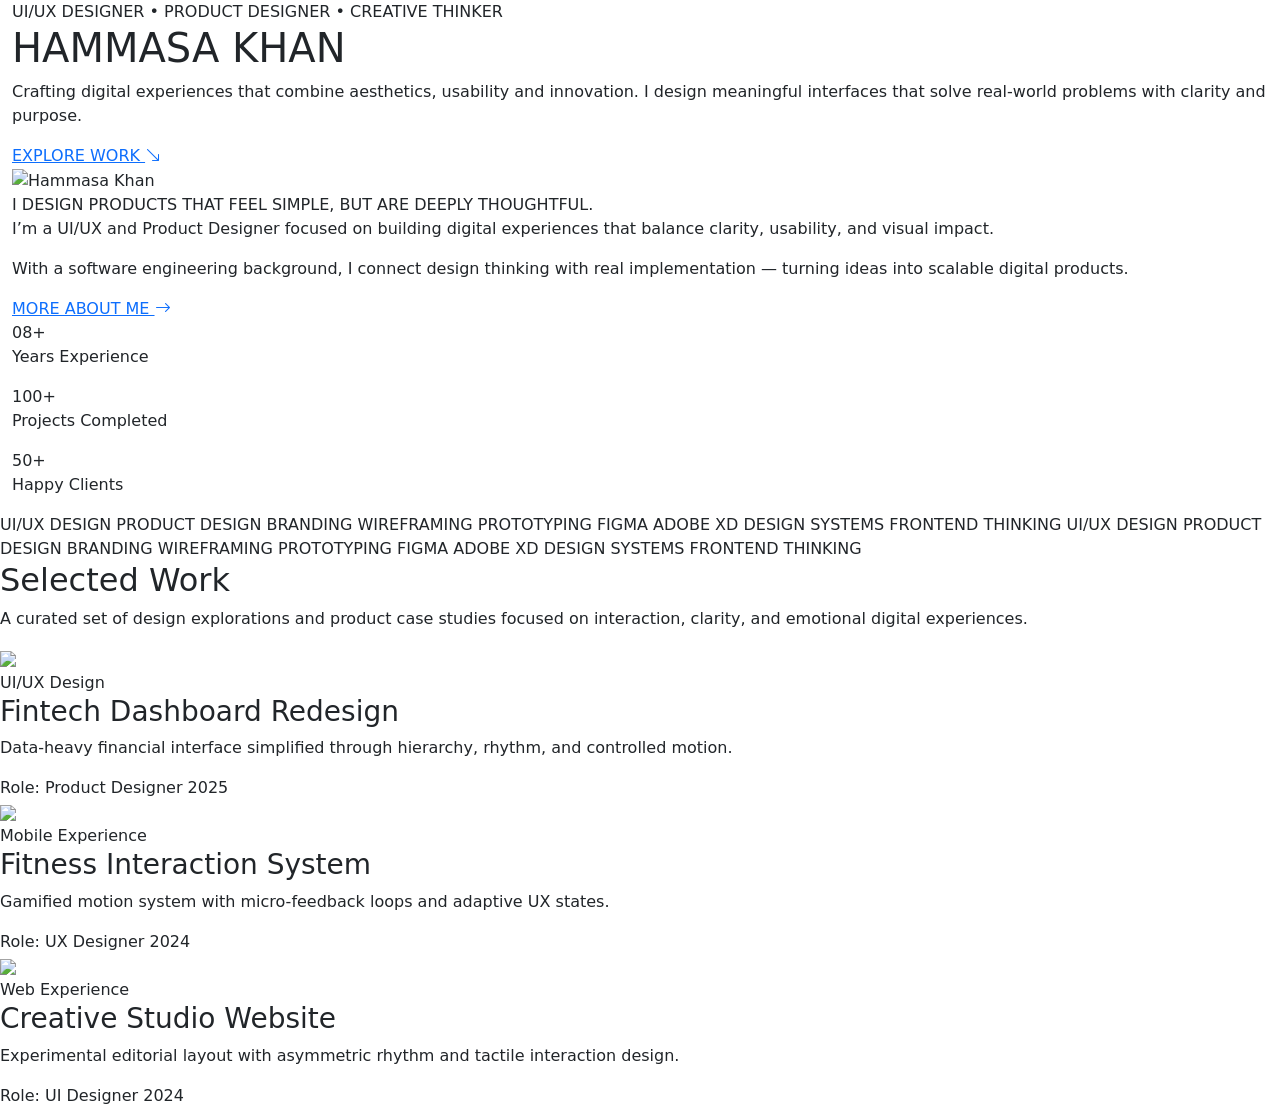
==== alpha.html @ 8b1b4225 "Create alpha.html" ====
<!DOCTYPE html>
<html lang="en">

<head>

    <meta charset="UTF-8">
    <meta name="viewport" content="width=device-width, initial-scale=1.0">

    <title>Hammasa Khan | Designer Portfolio</title>

    <!-- Bootstrap -->
    <link href="https://cdn.jsdelivr.net/npm/bootstrap@5.3.3/dist/css/bootstrap.min.css" rel="stylesheet">

    <!-- Bootstrap Icons -->
    <link href="https://cdn.jsdelivr.net/npm/bootstrap-icons@1.11.3/font/bootstrap-icons.css" rel="stylesheet">

    <!-- Google Font -->
    <link href="https://fonts.googleapis.com/css2?family=Poppins:wght@300;400;500;600;700;800&display=swap"
        rel="stylesheet">

    <link rel="stylesheet" href="style.css">
</head>

<body>

    <section class="hero-awwwards">

        <div class="hero-grid"></div>
    
        <div class="container-fluid">
    
            <div class="hero-content">
    
                <!-- TOP LABEL -->
                <span class="small-label">
                    UI/UX DESIGNER • PRODUCT DESIGNER • CREATIVE THINKER
                </span>
    
                <div class="hero-layout">
    
                    <!-- LEFT CONTENT -->
                    <div class="hero-left">
    
                        <h1 class="hero-title">
                            HAMMASA
                            <span>KHAN</span>
                        </h1>
    
                        <p class="hero-bio">
    
                            Crafting digital experiences that combine aesthetics,
                            usability and innovation. I design meaningful interfaces
                            that solve real-world problems with clarity and purpose.
    
                        </p>
    
                        <a href="#" class="explore-btn">
                            EXPLORE WORK
                            <i class="bi bi-arrow-down-right"></i>
                        </a>
    
                    </div>
    
                    <!-- RIGHT IMAGE -->
                    <div class="hero-right">
    
                        <div class="frame-wrapper">
    
                            <!-- ORANGE OUTLINE LAYER -->
                            <div class="orange-outline"></div>
    
                            <!-- MAIN FRAME -->
                            <div class="portrait-frame">
    
                                <img src="https://media.licdn.com/dms/image/v2/D4D35AQEZNQ_387iPNg/profile-framedphoto-shrink_800_800/B4DZ6aF7oOIoAc-/0/1780701707361?e=1782183600&v=beta&t=86cNaNWvidMAohqKH66WdNYNCsY3vJaBEWUQk2lsxxY" alt="Hammasa Khan">
    
                            </div>
    
                        </div>
    
                    </div>
    
                </div>
    
            </div>
    
        </div>
    
    </section>
    
    <section class="about-editorial">

        <!-- FLOATING DESIGN ELEMENTS -->
        <div class="floating-elements">
    
            <div class="float dot"></div>
            <div class="float square"></div>
            <div class="float ring"></div>
            <div class="float line"></div>
    
        </div>
    
        <div class="container-fluid">
    
            <!-- HEADLINE -->
            <div class="about-headline">
    
                I DESIGN PRODUCTS THAT FEEL SIMPLE,
                BUT ARE DEEPLY THOUGHTFUL.
    
            </div>
    
            <!-- CONTENT ROW -->
            <div class="about-row">
    
                <!-- LEFT -->
                <div class="about-left">
    
                    <p>
                        I’m a UI/UX and Product Designer focused on building
                        digital experiences that balance clarity, usability,
                        and visual impact.
                    </p>
    
                    <p>
                        With a software engineering background, I connect design
                        thinking with real implementation — turning ideas into
                        scalable digital products.
                    </p>
    
                    <a href="#" class="about-btn">
                        MORE ABOUT ME
                        <i class="bi bi-arrow-right"></i>
                    </a>
    
                </div>
    
                <!-- RIGHT -->
                <div class="about-right">
    
                    <div class="metric-card">
                        <span>08+</span>
                        <p>Years Experience</p>
                    </div>
    
                    <div class="metric-card">
                        <span>100+</span>
                        <p>Projects Completed</p>
                    </div>
    
                    <div class="metric-card">
                        <span>50+</span>
                        <p>Happy Clients</p>
                    </div>
    
                </div>
    
            </div>
    
        </div>
    
        <!-- SKILLS MARQUEE -->
        <div class="skills-marquee">
    
            <div class="skills-track">
    
                <span>UI/UX DESIGN</span>
                <span>PRODUCT DESIGN</span>
                <span>BRANDING</span>
                <span>WIREFRAMING</span>
                <span>PROTOTYPING</span>
                <span>FIGMA</span>
                <span>ADOBE XD</span>
                <span>DESIGN SYSTEMS</span>
                <span>FRONTEND THINKING</span>
    
                <span>UI/UX DESIGN</span>
                <span>PRODUCT DESIGN</span>
                <span>BRANDING</span>
                <span>WIREFRAMING</span>
                <span>PROTOTYPING</span>
                <span>FIGMA</span>
                <span>ADOBE XD</span>
                <span>DESIGN SYSTEMS</span>
                <span>FRONTEND THINKING</span>
    
            </div>
    
        </div>
    
    </section>

    <section class="work-section">

        <div class="work-header">
          <h2>Selected Work</h2>
          <p>
            A curated set of design explorations and product case studies focused on interaction,
            clarity, and emotional digital experiences.
          </p>
        </div>
      
        <article class="work-item">
          <div class="work-media irreg">
            <img src="https://images.unsplash.com/photo-1559028012-481c04fa702d?auto=format&fit=crop&w=1600&q=80" />
          </div>
      
          <div class="work-content">
            <span class="tag">UI/UX Design</span>
            <h3>Fintech Dashboard Redesign</h3>
            <p>Data-heavy financial interface simplified through hierarchy, rhythm, and controlled motion.</p>
            <div class="meta">
              <span>Role: Product Designer</span>
              <span>2025</span>
            </div>
          </div>
        </article>
      
        <article class="work-item reverse">
          <div class="work-media irreg alt">
            <img src="https://images.unsplash.com/photo-1553877522-43269d4ea984?auto=format&fit=crop&w=1600&q=80" />
          </div>
      
          <div class="work-content">
            <span class="tag">Mobile Experience</span>
            <h3>Fitness Interaction System</h3>
            <p>Gamified motion system with micro-feedback loops and adaptive UX states.</p>
            <div class="meta">
              <span>Role: UX Designer</span>
              <span>2024</span>
            </div>
          </div>
        </article>
      
        <article class="work-item">
          <div class="work-media irreg">
            <img src="https://images.unsplash.com/photo-1522542550221-31fd19575a2d?auto=format&fit=crop&w=1600&q=80" />
          </div>
      
          <div class="work-content">
            <span class="tag">Web Experience</span>
            <h3>Creative Studio Website</h3>
            <p>Experimental editorial layout with asymmetric rhythm and tactile interaction design.</p>
            <div class="meta">
              <span>Role: UI Designer</span>
              <span>2024</span>
            </div>
          </div>
        </article>
      
      </section>
    <script src="https://cdn.jsdelivr.net/npm/bootstrap@5.3.3/dist/js/bootstrap.bundle.min.js"></script>

</body>

</html>
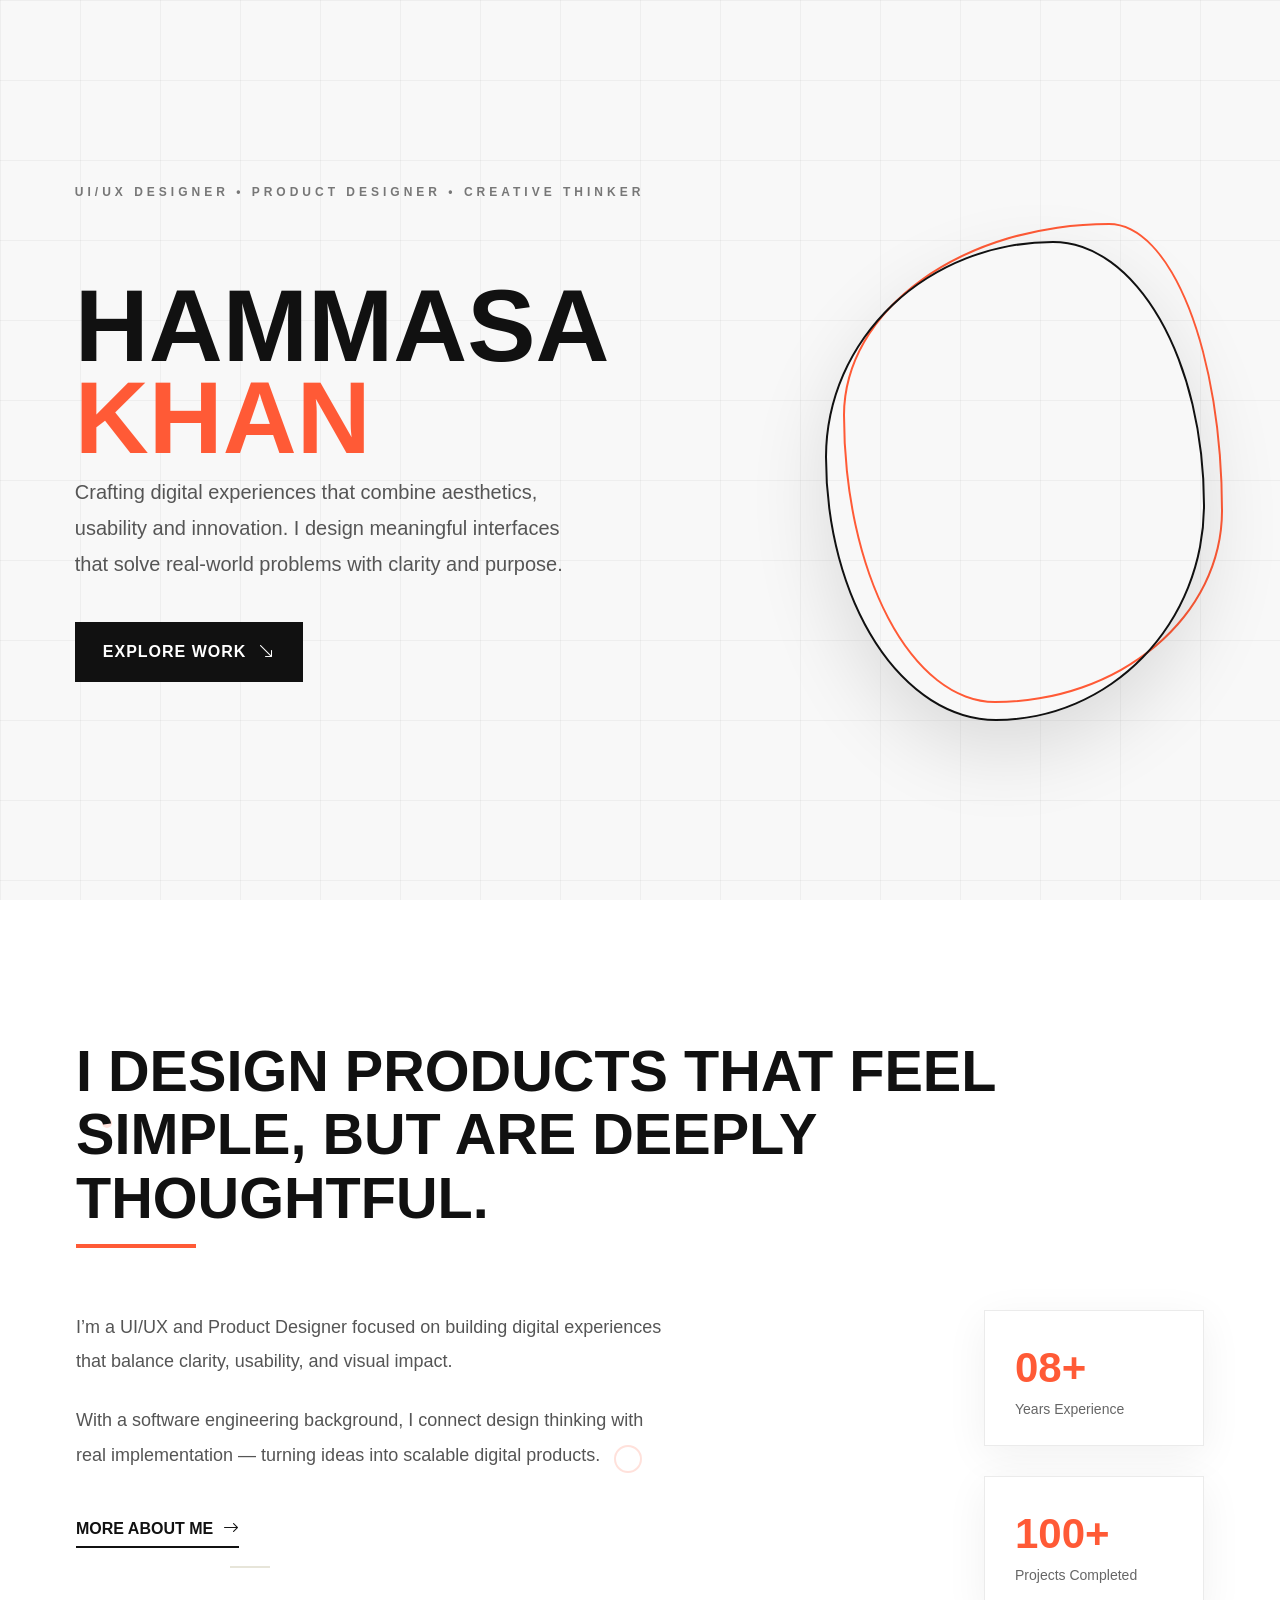
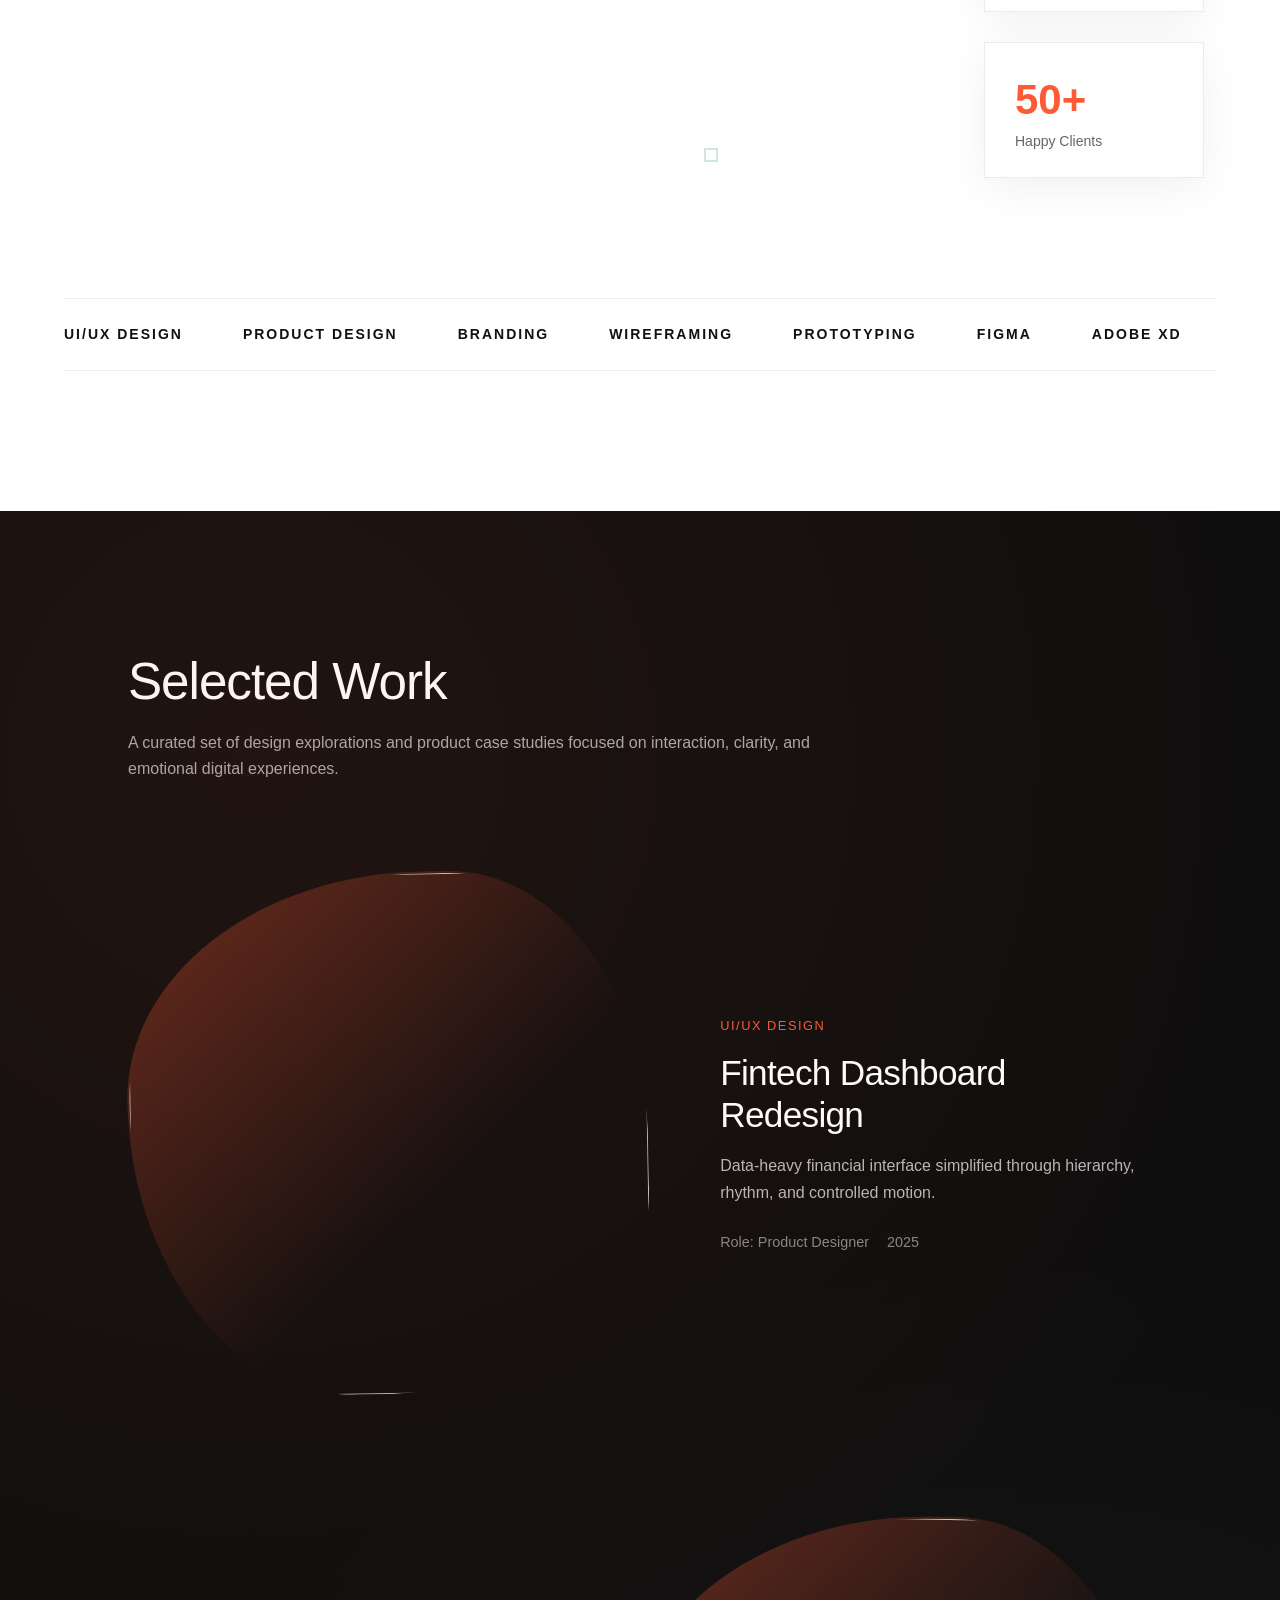
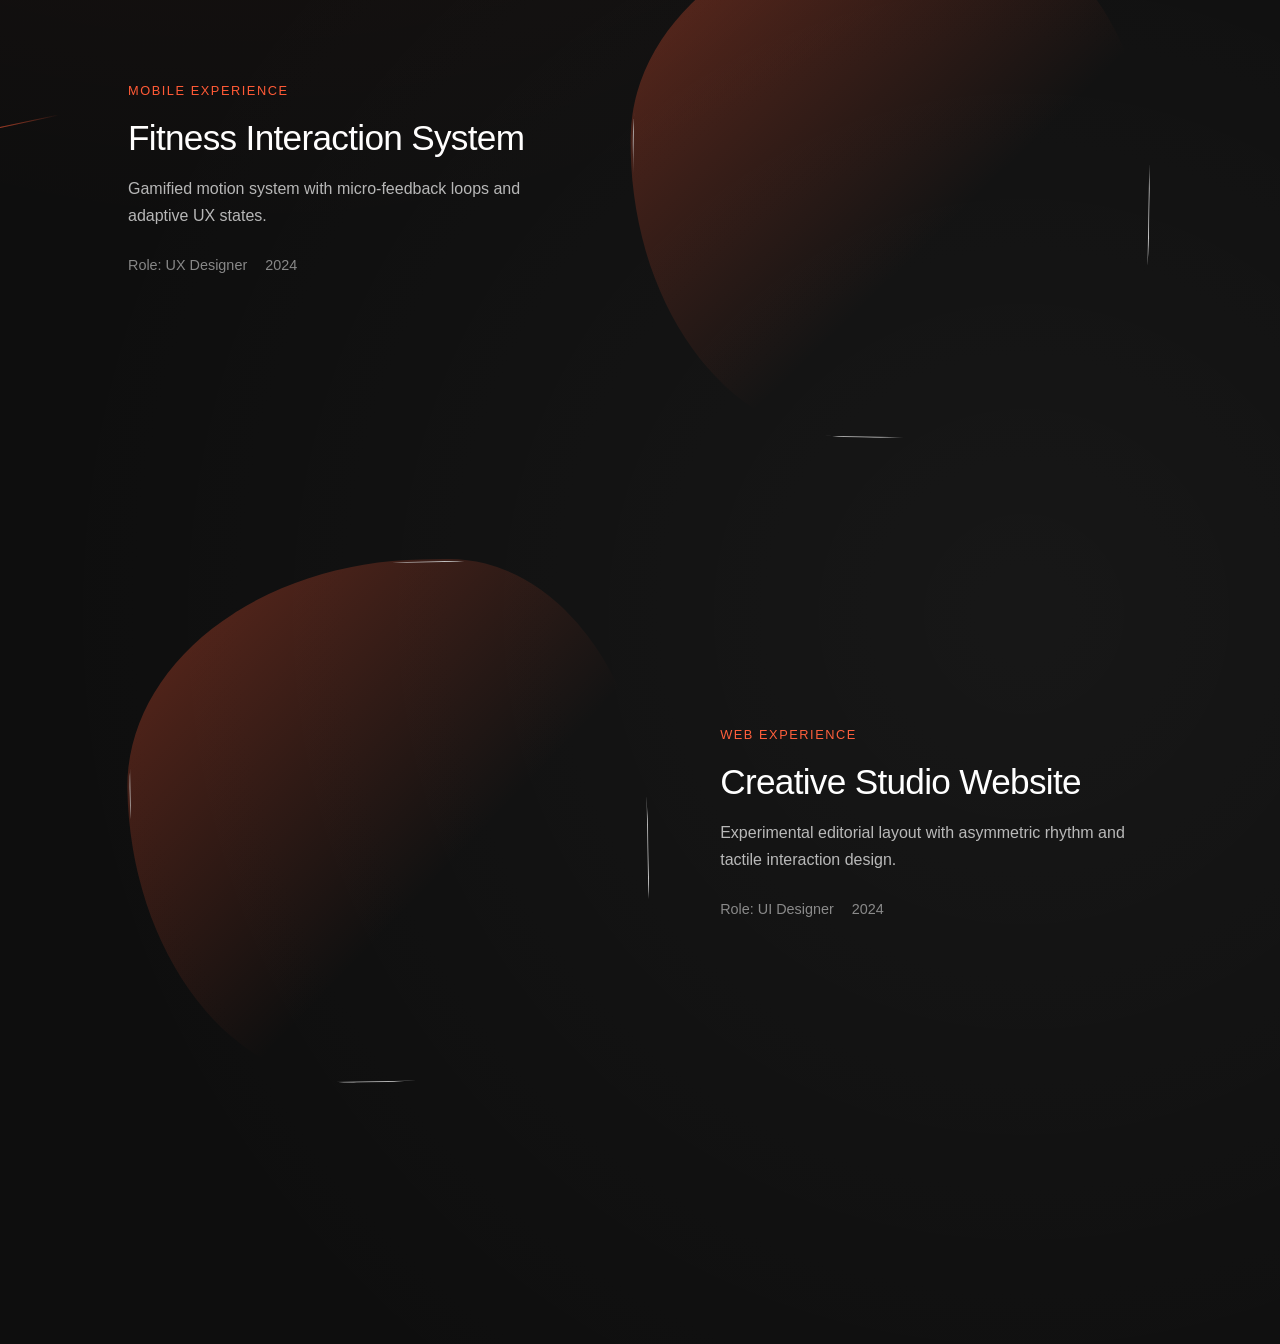
==== commit eadf7cb6: "Update alpha.html" ====
--- a/alpha.html
+++ b/alpha.html
@@ -18,7 +18,7 @@
     <link href="https://fonts.googleapis.com/css2?family=Poppins:wght@300;400;500;600;700;800&display=swap"
         rel="stylesheet">
 
-    <link rel="stylesheet" href="style.css">
+    <link rel="stylesheet" href="css/style.css">
 </head>
 
 <body>
--- a/css/style.css
+++ b/css/style.css
@@ -0,0 +1,705 @@
+:root {
+    --primary: #8b5cf6;
+    --secondary: #ec4899;
+    --accent: #06b6d4;
+    --dark: #0f172a;
+    --light: #ffffff;
+}
+
+* {
+    margin: 0;
+    padding: 0;
+    box-sizing: border-box;
+    font-family: 'Poppins', sans-serif;
+}
+
+html {
+    scroll-behavior: smooth;
+}
+
+body {
+    background: #f8fafc;
+    overflow-x: hidden;
+}
+/* =========================
+   HERO BASE
+========================= */
+
+.hero-awwwards{
+    min-height:100vh;
+    background:#f8f8f8;
+    position:relative;
+    overflow:hidden;
+    display:flex;
+    align-items:center;
+}
+
+.hero-grid{
+    position:absolute;
+    inset:0;
+    background-image:
+        linear-gradient(rgba(0,0,0,.04) 1px, transparent 1px),
+        linear-gradient(90deg, rgba(0,0,0,.04) 1px, transparent 1px);
+    background-size:80px 80px;
+}
+
+.hero-content{
+    position:relative;
+    z-index:2;
+    padding:120px 5%;
+}
+
+/* TOP LABEL */
+.small-label{
+    display:inline-block;
+    font-size:12px;
+    letter-spacing:4px;
+    font-weight:600;
+    color:#777;
+    margin-bottom:40px;
+}
+
+/* LAYOUT */
+.hero-layout{
+    display:flex;
+    justify-content:space-between;
+    align-items:center;
+    gap:80px;
+}
+
+/* =========================
+   LEFT SIDE (STRICT STACK)
+========================= */
+
+.hero-left{
+    max-width:600px;
+}
+
+/* BIG NAME */
+.hero-title{
+    font-size:8vw;
+    line-height:.9;
+    font-weight:900;
+    color:#111;
+    text-transform:uppercase;
+    margin-bottom:10px;
+}
+
+.hero-title span{
+    display:block;
+    color:#ff5a36;
+}
+
+/* SMALL NAME */
+.hero-name-small{
+    font-size:16px;
+    font-weight:600;
+    color:#444;
+    margin-bottom:25px;
+}
+
+/* BIO */
+.hero-bio{
+    font-size:20px;
+    line-height:1.8;
+    color:#555;
+    margin-bottom:40px;
+    max-width:520px;
+}
+
+/* BUTTON */
+.explore-btn{
+    display:inline-flex;
+    align-items:center;
+    gap:12px;
+
+    padding:18px 28px;
+    background:#111;
+    color:white;
+    text-decoration:none;
+
+    font-weight:600;
+    letter-spacing:1px;
+
+    transition:.3s;
+}
+
+.explore-btn:hover{
+    background:#ff5a36;
+    transform:translateY(-3px);
+}
+/* =========================
+   RIGHT IMAGE WRAPPER
+========================= */
+
+.hero-right{
+    flex-shrink:0;
+}
+
+/* WRAPPER FOR LAYERS */
+.frame-wrapper{
+    position:relative;
+    width:380px;
+    height:480px;
+}
+
+/* =========================
+   ORANGE OUTLINE (OFFSET + IRREGULAR)
+========================= */
+
+.orange-outline{
+    position:absolute;
+    inset:0;
+
+    border:2px solid #ff5a36;
+
+    border-radius:
+        70% 30% 60% 40% /
+        40% 60% 40% 60%;
+
+    transform:translate(18px, -18px);
+
+    z-index:0;
+
+    animation:shapeMorph2 10s infinite ease-in-out;
+}
+
+/* =========================
+   MAIN IMAGE FRAME
+========================= */
+
+.portrait-frame{
+    position:relative;
+    width:100%;
+    height:100%;
+
+    overflow:hidden;
+
+    border:2px solid #111;
+
+    border-radius:
+        60% 40% 55% 45% /
+        45% 55% 45% 55%;
+
+    box-shadow:0 30px 80px rgba(0,0,0,.12);
+
+    z-index:2;
+
+    animation:shapeMorph 10s infinite ease-in-out;
+}
+
+/* IMAGE */
+.portrait-frame img{
+    width:100%;
+    height:100%;
+    object-fit:cover;
+
+}
+
+/* REMOVE HOVER EFFECT (NOW ANIMATED) */
+.portrait-frame:hover img{
+    filter:grayscale(100%);
+}
+
+/* =========================
+   CONTINUOUS SHAPE MORPH (MAIN FRAME)
+========================= */
+
+@keyframes shapeMorph{
+    0%{
+        border-radius:60% 40% 55% 45% / 45% 55% 45% 55%;
+    }
+    25%{
+        border-radius:45% 55% 40% 60% / 60% 40% 60% 40%;
+    }
+    50%{
+        border-radius:55% 45% 65% 35% / 40% 60% 40% 60%;
+    }
+    75%{
+        border-radius:40% 60% 50% 50% / 55% 45% 55% 45%;
+    }
+    100%{
+        border-radius:60% 40% 55% 45% / 45% 55% 45% 55%;
+    }
+}
+
+/* =========================
+   CONTINUOUS SHAPE MORPH (ORANGE OUTLINE)
+========================= */
+
+@keyframes shapeMorph2{
+    0%{
+        border-radius:70% 30% 60% 40% / 40% 60% 40% 60%;
+    }
+    25%{
+        border-radius:50% 50% 40% 60% / 60% 40% 60% 40%;
+    }
+    50%{
+        border-radius:60% 40% 70% 30% / 45% 55% 45% 55%;
+    }
+    75%{
+        border-radius:35% 65% 50% 50% / 55% 45% 55% 45%;
+    }
+    100%{
+        border-radius:70% 30% 60% 40% / 40% 60% 40% 60%;
+    }
+}
+/* =========================
+   RESPONSIVE
+========================= */
+
+@media(max-width:991px){
+
+.hero-layout{
+    flex-direction:column;
+    align-items:flex-start;
+}
+
+.hero-title{
+    font-size:14vw;
+}
+
+.portrait-frame{
+    width:100%;
+    height:420px;
+    margin-top:50px;
+}
+
+.hero-bio{
+    font-size:18px;
+}
+
+}
+/* =========================
+   ABOUT SECTION BASE
+========================= */
+
+.about-editorial{
+    padding:140px 5%;
+    background:#ffffff;
+    position:relative;
+    overflow:hidden;
+}
+
+/* =========================
+   FLOATING ELEMENTS LAYER
+========================= */
+
+.floating-elements{
+    position:absolute;
+    inset:0;
+    z-index:0;
+    pointer-events:none;
+}
+
+/* COMMON FLOAT STYLE */
+.float{
+    position:absolute;
+    opacity:.18;
+    animation:floatMove 12s infinite ease-in-out;
+}
+
+/* DOT */
+.float.dot{
+    width:10px;
+    height:10px;
+    background:#ff5a36;
+    border-radius:50%;
+    top:18%;
+    left:8%;
+    animation-duration:14s;
+}
+
+/* SQUARE */
+.float.square{
+    width:14px;
+    height:14px;
+    border:2px solid #017757;
+    top:70%;
+    left:55%;
+    animation-duration:18s;
+}
+
+/* RING */
+.float.ring{
+    width:28px;
+    height:28px;
+    border:2px solid #ff5a36;
+    border-radius:50%;
+    top:45%;
+    left:48%;
+    animation-duration:20s;
+}
+
+/* LINE */
+.float.line{
+    width:40px;
+    height:2px;
+    background:#79702e;
+    top:55%;
+    left:18%;
+    animation-duration:16s;
+}
+
+/* FLOAT ANIMATION */
+@keyframes floatMove{
+    0%{
+        transform:translate(0,0) rotate(0deg);
+    }
+    50%{
+        transform:translate(15px,-20px) rotate(12deg);
+    }
+    100%{
+        transform:translate(0,0) rotate(0deg);
+    }
+}
+
+/* =========================
+   CONTENT ABOVE FLOATS
+========================= */
+
+.about-editorial .container-fluid{
+    position:relative;
+    z-index:2;
+}
+
+/* HEADLINE */
+.about-headline{
+    font-size:4.5vw;
+    font-weight:900;
+    line-height:1.1;
+    color:#111;
+    text-transform:uppercase;
+    max-width:1100px;
+    position:relative;
+}
+
+.about-headline::after{
+    content:"";
+    position:absolute;
+    left:0;
+    bottom:-18px;
+    width:120px;
+    height:4px;
+    background:#ff5a36;
+}
+
+/* ROW */
+.about-row{
+    margin-top:80px;
+    display:flex;
+    justify-content:space-between;
+    gap:80px;
+}
+
+/* LEFT */
+.about-left{
+    max-width:600px;
+}
+
+.about-left p{
+    font-size:18px;
+    line-height:1.9;
+    color:#555;
+    margin-bottom:25px;
+}
+
+/* BUTTON */
+.about-btn{
+    display:inline-flex;
+    align-items:center;
+    gap:10px;
+    margin-top:20px;
+
+    font-weight:700;
+    color:#111;
+    text-decoration:none;
+
+    border-bottom:2px solid #111;
+    padding-bottom:5px;
+
+    transition:.3s;
+}
+
+.about-btn:hover{
+    color:#ff5a36;
+    border-color:#ff5a36;
+    transform:translateX(5px);
+}
+
+/* =========================
+   METRIC CARDS
+========================= */
+
+.about-right{
+    display:flex;
+    flex-direction:column;
+    gap:30px;
+}
+
+.metric-card{
+    background:rgba(255,255,255,.7);
+    backdrop-filter:blur(12px);
+
+    border:1px solid rgba(0,0,0,.08);
+
+    padding:25px 30px;
+    width:220px;
+
+    box-shadow:0 10px 40px rgba(0,0,0,.06);
+
+    transition:.4s;
+}
+
+.metric-card:hover{
+    transform:translateY(-8px);
+    box-shadow:0 20px 60px rgba(255,90,54,.15);
+}
+
+.metric-card span{
+    display:block;
+    font-size:42px;
+    font-weight:900;
+    color:#ff5a36;
+}
+
+.metric-card p{
+    margin:0;
+    font-size:14px;
+    color:#666;
+}
+
+/* =========================
+   SKILLS MARQUEE
+========================= */
+
+.skills-marquee{
+    margin-top:120px;
+    overflow:hidden;
+    border-top:1px solid #eee;
+    border-bottom:1px solid #eee;
+    padding:25px 0;
+    background:#fff;
+    position:relative;
+    z-index:2;
+}
+
+.skills-track{
+    display:flex;
+    gap:60px;
+    white-space:nowrap;
+    animation:scroll 18s linear infinite;
+}
+
+.skills-track span{
+    font-size:14px;
+    font-weight:700;
+    letter-spacing:2px;
+    color:#111;
+}
+
+/* MARQUEE ANIMATION */
+@keyframes scroll{
+    0%{ transform:translateX(0); }
+    100%{ transform:translateX(-50%); }
+}
+
+/* =========================
+   RESPONSIVE
+========================= */
+
+@media(max-width:991px){
+
+.about-headline{
+    font-size:8vw;
+}
+
+.about-row{
+    flex-direction:column;
+}
+
+.about-right{
+    flex-direction:row;
+    flex-wrap:wrap;
+}
+
+.metric-card{
+    flex:1;
+    min-width:150px;
+}
+
+}
+
+.work-section{
+    padding: 140px 10vw;
+    background:#0e0e0e;
+    color:#fff;
+    position:relative;
+    overflow:hidden;
+  }
+  
+  /* soft ambient glow */
+  .work-section::before{
+    content:"";
+    position:absolute;
+    inset:0;
+    background:
+      radial-gradient(circle at 20% 10%, rgba(255,90,54,0.08), transparent 45%),
+      radial-gradient(circle at 80% 70%, rgba(255,255,255,0.04), transparent 50%);
+    pointer-events:none;
+  }
+  
+  .work-header{
+    max-width:720px;
+    margin-bottom:90px;
+  }
+  
+  .work-header h2{
+    font-size:clamp(2.5rem,4vw,4rem);
+    letter-spacing:-0.02em;
+    margin-bottom:18px;
+  }
+  
+  .work-header p{
+    color:rgba(255,255,255,0.65);
+    line-height:1.6;
+  }
+  
+  /* ===== ITEM LAYOUT ===== */
+  
+  .work-item{
+    display:flex;
+    align-items:center;
+    gap:70px;
+    margin-bottom:120px;
+  }
+  
+  .work-item.reverse{
+    flex-direction:row-reverse;
+  }
+  
+  /* ===== IRREGULAR MEDIA (KEY UPGRADE) ===== */
+  
+  .work-media.irreg{
+    flex:1.2;
+    position:relative;
+    overflow:hidden;
+  
+    /* NO BOX SHADOW FRAME */
+    box-shadow:none;
+  
+    /* organic shape */
+    border-radius: 60% 40% 55% 45% / 45% 55% 40% 60%;
+  
+    transform: rotate(-1deg);
+    transition: all 0.8s ease;
+  
+    /* subtle inner accent instead of outer border */
+    padding: 2px;
+    background: linear-gradient(135deg, rgba(255,90,54,0.35), transparent 60%);
+  }
+  
+  .work-media.irreg.alt{
+    transform: rotate(1deg);
+  }
+  
+  /* image fills shape */
+  .work-media.irreg img{
+    width:100%;
+    height:520px;
+    object-fit:cover;
+    display:block;
+  
+    /* same organic clipping */
+    border-radius: inherit;
+  
+    filter: grayscale(100%) contrast(1.05);
+    transition: all 0.9s ease;
+  }
+  
+  /* hover interaction */
+  .work-item:hover .work-media.irreg{
+    transform: rotate(0deg) scale(1.02);
+    border-radius: 45% 55% 60% 40% / 60% 40% 55% 45%;
+  }
+  
+  .work-item:hover .work-media.irreg img{
+    filter: grayscale(0%);
+    transform: scale(1.08);
+  }
+  
+  /* ===== CONTENT ===== */
+  
+  .work-content{
+    flex:1;
+  }
+  
+  .tag{
+    color:#ff5a36;
+    font-size:0.8rem;
+    letter-spacing:0.12em;
+    text-transform:uppercase;
+    margin-bottom:16px;
+    display:inline-block;
+  }
+  
+  .work-content h3{
+    font-size:2.2rem;
+    margin-bottom:16px;
+    letter-spacing:-0.02em;
+  }
+  
+  .work-content p{
+    color:rgba(255,255,255,0.7);
+    line-height:1.7;
+    max-width:520px;
+    margin-bottom:26px;
+  }
+  
+  .meta{
+    display:flex;
+    gap:18px;
+    font-size:0.9rem;
+    color:rgba(255,255,255,0.5);
+  }
+  
+  /* subtle connector line */
+  .work-item::before{
+    content:"";
+    position:absolute;
+    width:120px;
+    height:1px;
+    background:linear-gradient(90deg, transparent, #ff5a36, transparent);
+    opacity:0.25;
+    left:-60px;
+    top:50%;
+    transform:rotate(-12deg);
+  }
+  
+  /* ===== RESPONSIVE ===== */
+  
+  @media(max-width:980px){
+    .work-item,
+    .work-item.reverse{
+      flex-direction:column;
+      gap:30px;
+    }
+  
+    .work-media.irreg img{
+      height:380px;
+    }
+  
+    .work-content h3{
+      font-size:1.8rem;
+    }
+  }
+  
+  @media(max-width:600px){
+    .work-section{
+      padding:100px 6vw;
+    }
+  
+    .work-media.irreg img{
+      height:320px;
+    }
+  }
